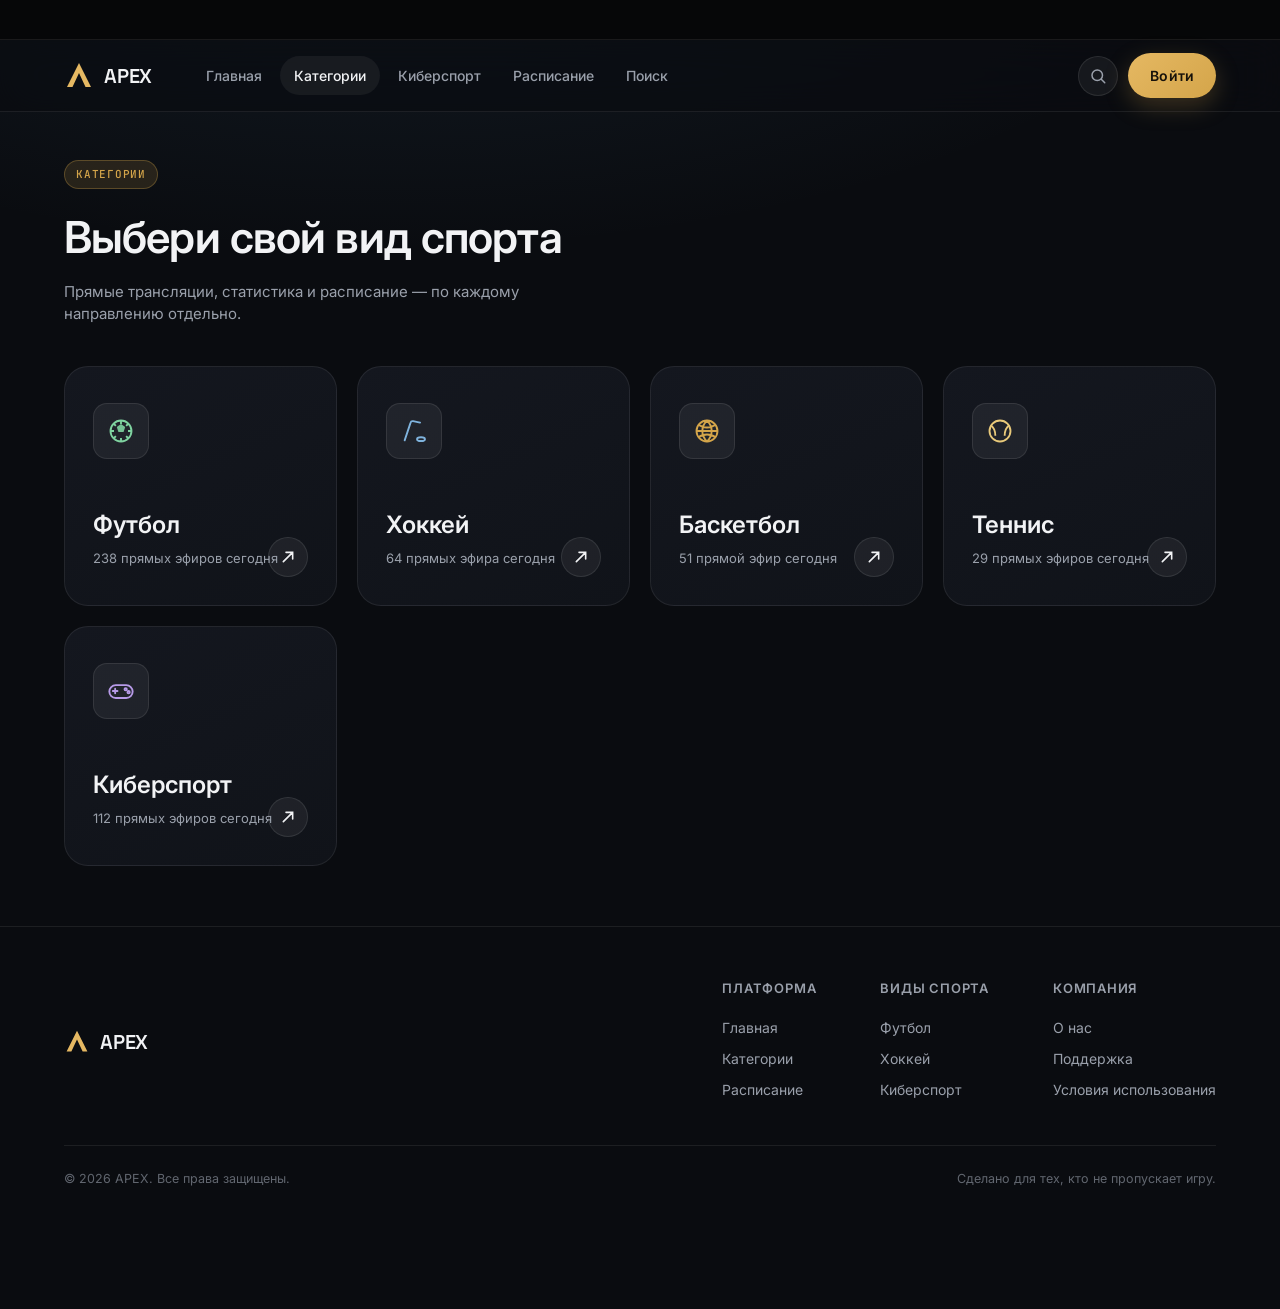
==== categories.html @ 65a09254 "Add files via upload" ====
<!DOCTYPE html>
<html lang="ru">
<head>
<meta charset="UTF-8" />
<meta name="viewport" content="width=device-width, initial-scale=1.0" />
<title>Категории — APEX</title>
<link rel="preconnect" href="https://fonts.googleapis.com" />
<link rel="preconnect" href="https://fonts.gstatic.com" crossorigin />
<link href="https://fonts.googleapis.com/css2?family=Space+Grotesk:wght@500;600;700&family=Inter:wght@400;500;600&family=JetBrains+Mono:wght@400;500;600&display=swap" rel="stylesheet" />
<link rel="stylesheet" href="style.css" />
</head>
<body>

<div class="ticker">
  <div class="ticker-track">
    <span class="ticker-item"><span class="t-live">● LIVE</span> Реал Мадрид <strong>2–1</strong> Манчестер Сити <span class="t-dot">·</span> 67’</span>
    <span class="ticker-item">NHL <strong>Бостон 3–2 Торонто</strong> <span class="t-dot">·</span> 3-й период</span>
    <span class="ticker-item">NBA сегодня <strong>21:30</strong> Лейкерс — Селтикс</span>
    <span class="ticker-item"><span class="t-live">● LIVE</span> CS2 · BLAST Premier <strong>NAVI 1–0 Vitality</strong></span>
    <span class="ticker-item"><span class="t-live">● LIVE</span> Реал Мадрид <strong>2–1</strong> Манчестер Сити <span class="t-dot">·</span> 67’</span>
    <span class="ticker-item">NHL <strong>Бостон 3–2 Торонто</strong> <span class="t-dot">·</span> 3-й период</span>
  </div>
</div>

<header class="nav">
  <div class="container nav-inner">
    <a href="index.html" class="logo">
      <svg width="30" height="30" viewBox="0 0 30 30" fill="none"><path d="M15 2L27 26H21.5L15 12L8.5 26H3L15 2Z" fill="url(#g1)"/><defs><linearGradient id="g1" x1="3" y1="2" x2="27" y2="26"><stop stop-color="#E5B862"/><stop offset="1" stop-color="#4F86B3"/></linearGradient></defs></svg>
      APEX
    </a>
    <nav class="nav-links">
      <a href="index.html">Главная</a>
      <a href="categories.html" class="active">Категории</a>
      <a href="esports.html">Киберспорт</a>
      <a href="schedule.html">Расписание</a>
      <a href="search.html">Поиск</a>
    </nav>
    <div class="nav-actions">
      <a href="search.html" class="icon-btn" aria-label="Поиск">
        <svg width="18" height="18" viewBox="0 0 24 24" fill="none" stroke="currentColor" stroke-width="2" stroke-linecap="round"><circle cx="11" cy="11" r="7"/><path d="M21 21l-4.3-4.3"/></svg>
      </a>
      <a href="#" class="btn btn-primary hide-mobile">Войти</a>
      <button class="nav-toggle" aria-label="Меню">
        <svg width="18" height="18" viewBox="0 0 24 24" fill="none" stroke="currentColor" stroke-width="2" stroke-linecap="round"><path d="M4 6h16M4 12h16M4 18h16"/></svg>
      </button>
    </div>
  </div>
</header>

<main class="container" style="padding-top: 48px;">

  <div class="reveal" style="margin-bottom:40px;">
    <span class="badge gold">Категории</span>
    <h1 style="font-family:var(--font-display);font-size:clamp(30px,4vw,44px);font-weight:600;letter-spacing:-0.02em;margin-top:16px;">Выбери свой вид спорта</h1>
    <p style="color:var(--text-2);font-size:15px;max-width:520px;margin-top:10px;">Прямые трансляции, статистика и расписание — по каждому направлению отдельно.</p>
  </div>

  <div class="category-grid reveal">

    <a href="index.html" class="category-card" style="--spot: rgba(79,180,120,0.18);">
      <div class="cat-icon">
        <svg width="28" height="28" viewBox="0 0 24 24" fill="none" stroke="#7fd3a0" stroke-width="1.6"><circle cx="12" cy="12" r="9"/><path d="M12 6l3.6 2.6-1.4 4.2h-4.4L8.4 8.6 12 6z" fill="#7fd3a0" stroke="none" opacity="0.9"/><path d="M12 3v3M12 21v-3M3 12h3M21 12h-3M5.6 5.6l2 2M18.4 5.6l-2 2M5.6 18.4l2-2M18.4 18.4l-2-2"/></svg>
      </div>
      <div>
        <h3>Футбол</h3>
        <div class="count">238 прямых эфиров сегодня</div>
      </div>
      <div class="go">
        <svg width="16" height="16" viewBox="0 0 24 24" fill="none" stroke="currentColor" stroke-width="2.4" stroke-linecap="round"><path d="M5 19L19 5M9 5h10v10"/></svg>
      </div>
    </a>

    <a href="index.html" class="category-card" style="--spot: rgba(79,134,179,0.2);">
      <div class="cat-icon">
        <svg width="28" height="28" viewBox="0 0 24 24" fill="none" stroke="#7fb3dd" stroke-width="1.6" stroke-linecap="round" stroke-linejoin="round"><path d="M4 20l5-15c.3-1 1.2-1.6 2.2-1.4l6 1.2"/><ellipse cx="18" cy="19" rx="3.4" ry="1.6"/></svg>
      </div>
      <div>
        <h3>Хоккей</h3>
        <div class="count">64 прямых эфира сегодня</div>
      </div>
      <div class="go">
        <svg width="16" height="16" viewBox="0 0 24 24" fill="none" stroke="currentColor" stroke-width="2.4" stroke-linecap="round"><path d="M5 19L19 5M9 5h10v10"/></svg>
      </div>
    </a>

    <a href="index.html" class="category-card" style="--spot: rgba(212,165,74,0.2);">
      <div class="cat-icon">
        <svg width="28" height="28" viewBox="0 0 24 24" fill="none" stroke="#d4a54a" stroke-width="1.6"><circle cx="12" cy="12" r="9"/><path d="M3 12h18M12 3c2.5 2.5 4 5.6 4 9s-1.5 6.5-4 9M12 3c-2.5 2.5-4 5.6-4 9s1.5 6.5 4 9M4.5 6.5c2 1.6 4.7 2.5 7.5 2.5s5.5-.9 7.5-2.5M4.5 17.5c2-1.6 4.7-2.5 7.5-2.5s5.5.9 7.5 2.5"/></svg>
      </div>
      <div>
        <h3>Баскетбол</h3>
        <div class="count">51 прямой эфир сегодня</div>
      </div>
      <div class="go">
        <svg width="16" height="16" viewBox="0 0 24 24" fill="none" stroke="currentColor" stroke-width="2.4" stroke-linecap="round"><path d="M5 19L19 5M9 5h10v10"/></svg>
      </div>
    </a>

    <a href="index.html" class="category-card" style="--spot: rgba(212,165,74,0.16);">
      <div class="cat-icon">
        <svg width="28" height="28" viewBox="0 0 24 24" fill="none" stroke="#e8c97a" stroke-width="1.6"><circle cx="12" cy="12" r="9"/><path d="M4 7c3 2 4 4.5 4 9M20 7c-3 2-4 4.5-4 9"/></svg>
      </div>
      <div>
        <h3>Теннис</h3>
        <div class="count">29 прямых эфиров сегодня</div>
      </div>
      <div class="go">
        <svg width="16" height="16" viewBox="0 0 24 24" fill="none" stroke="currentColor" stroke-width="2.4" stroke-linecap="round"><path d="M5 19L19 5M9 5h10v10"/></svg>
      </div>
    </a>

    <a href="esports.html" class="category-card" style="--spot: rgba(155,120,220,0.2); grid-column: span 1;">
      <div class="cat-icon">
        <svg width="28" height="28" viewBox="0 0 24 24" fill="none" stroke="#b79ae8" stroke-width="1.6" stroke-linecap="round" stroke-linejoin="round"><rect x="2" y="7" width="20" height="11" rx="5.5"/><path d="M7 10v4M5 12h4"/><circle cx="16" cy="10.5" r="1"/><circle cx="18.5" cy="13" r="1"/></svg>
      </div>
      <div>
        <h3>Киберспорт</h3>
        <div class="count">112 прямых эфиров сегодня</div>
      </div>
      <div class="go">
        <svg width="16" height="16" viewBox="0 0 24 24" fill="none" stroke="currentColor" stroke-width="2.4" stroke-linecap="round"><path d="M5 19L19 5M9 5h10v10"/></svg>
      </div>
    </a>

  </div>
</main>

<footer class="footer">
  <div class="container">
    <div class="footer-top">
      <a href="index.html" class="logo">
        <svg width="26" height="26" viewBox="0 0 30 30" fill="none"><path d="M15 2L27 26H21.5L15 12L8.5 26H3L15 2Z" fill="url(#g2)"/><defs><linearGradient id="g2" x1="3" y1="2" x2="27" y2="26"><stop stop-color="#E5B862"/><stop offset="1" stop-color="#4F86B3"/></linearGradient></defs></svg>
        APEX
      </a>
      <div class="footer-cols">
        <div class="footer-col">
          <h4>Платформа</h4>
          <a href="index.html">Главная</a>
          <a href="categories.html">Категории</a>
          <a href="schedule.html">Расписание</a>
        </div>
        <div class="footer-col">
          <h4>Виды спорта</h4>
          <a href="categories.html">Футбол</a>
          <a href="categories.html">Хоккей</a>
          <a href="esports.html">Киберспорт</a>
        </div>
        <div class="footer-col">
          <h4>Компания</h4>
          <a href="#">О нас</a>
          <a href="#">Поддержка</a>
          <a href="#">Условия использования</a>
        </div>
      </div>
    </div>
    <div class="footer-bottom">
      <span>© 2026 APEX. Все права защищены.</span>
      <span>Сделано для тех, кто не пропускает игру.</span>
    </div>
  </div>
</footer>

<nav class="mobile-nav">
  <a href="index.html">
    <svg width="20" height="20" viewBox="0 0 24 24" fill="none" stroke="currentColor" stroke-width="2" stroke-linecap="round" stroke-linejoin="round"><path d="M3 11l9-8 9 8"/><path d="M5 10v10h14V10"/></svg>
    Главная
  </a>
  <a href="categories.html" class="active">
    <svg width="20" height="20" viewBox="0 0 24 24" fill="none" stroke="currentColor" stroke-width="2" stroke-linecap="round" stroke-linejoin="round"><rect x="3" y="3" width="7" height="7" rx="1.5"/><rect x="14" y="3" width="7" height="7" rx="1.5"/><rect x="3" y="14" width="7" height="7" rx="1.5"/><rect x="14" y="14" width="7" height="7" rx="1.5"/></svg>
    Категории
  </a>
  <a href="watch.html">
    <svg width="20" height="20" viewBox="0 0 24 24" fill="none" stroke="currentColor" stroke-width="2" stroke-linecap="round" stroke-linejoin="round"><circle cx="12" cy="12" r="9"/><circle cx="12" cy="12" r="3"/></svg>
    LIVE
  </a>
  <a href="schedule.html">
    <svg width="20" height="20" viewBox="0 0 24 24" fill="none" stroke="currentColor" stroke-width="2" stroke-linecap="round" stroke-linejoin="round"><rect x="3" y="4" width="18" height="17" rx="2"/><path d="M3 9h18M8 2v4M16 2v4"/></svg>
    Расписание
  </a>
  <a href="search.html">
    <svg width="20" height="20" viewBox="0 0 24 24" fill="none" stroke="currentColor" stroke-width="2" stroke-linecap="round"><circle cx="11" cy="11" r="7"/><path d="M21 21l-4.3-4.3"/></svg>
    Поиск
  </a>
</nav>

<script src="script.js"></script>
</body>
</html>
---- style.css ----
/* =========================================================
   APEX — Live Sports Streaming Platform
   Design tokens
   ========================================================= */

:root {
  /* Color */
  --bg: #0a0c10;
  --bg-soft: #101319;
  --surface: #14171f;
  --glass: rgba(255, 255, 255, 0.055);
  --glass-border: rgba(255, 255, 255, 0.09);
  --glass-strong: rgba(20, 22, 28, 0.72);
  --hairline: rgba(255, 255, 255, 0.08);

  --text-1: #f2f3f5;
  --text-2: #9aa0ab;
  --text-3: #61666f;

  --gold: #d4a54a;
  --gold-soft: rgba(212, 165, 74, 0.14);
  --steel: #4f86b3;
  --steel-soft: rgba(79, 134, 179, 0.14);

  --live: #ff3b30;
  --live-soft: rgba(255, 59, 48, 0.16);

  --success: #3ecf8e;

  /* Type */
  --font-display: "Space Grotesk", "Inter", sans-serif;
  --font-body: "Inter", -apple-system, sans-serif;
  --font-mono: "JetBrains Mono", "SFMono-Regular", monospace;

  /* Layout */
  --nav-h: 72px;
  --ticker-h: 40px;
  --radius-sm: 10px;
  --radius-md: 16px;
  --radius-lg: 24px;
  --gutter: clamp(20px, 5vw, 64px);
  --ease: cubic-bezier(0.22, 1, 0.36, 1);
}

/* =========================================================
   Reset
   ========================================================= */

* { box-sizing: border-box; margin: 0; padding: 0; }

html {
  scroll-behavior: smooth;
  -webkit-font-smoothing: antialiased;
}

body {
  background: var(--bg);
  color: var(--text-1);
  font-family: var(--font-body);
  line-height: 1.5;
  overflow-x: hidden;
  min-height: 100vh;
}

body::before {
  content: "";
  position: fixed;
  inset: 0;
  z-index: -2;
  background:
    radial-gradient(ellipse 60% 40% at 15% -10%, rgba(79, 134, 179, 0.16), transparent 60%),
    radial-gradient(ellipse 50% 35% at 90% 8%, rgba(212, 165, 74, 0.10), transparent 60%),
    radial-gradient(ellipse 55% 45% at 50% 105%, rgba(79, 134, 179, 0.08), transparent 60%),
    var(--bg);
  background-size: 200% 200%;
  animation: drift 26s ease-in-out infinite alternate;
}

@keyframes drift {
  0%   { background-position: 0% 0%, 100% 0%, 50% 100%; }
  100% { background-position: 10% 15%, 85% 15%, 45% 90%; }
}

a { color: inherit; text-decoration: none; }
ul { list-style: none; }
img { max-width: 100%; display: block; }
button { font-family: inherit; cursor: pointer; border: none; background: none; color: inherit; }
input { font-family: inherit; }

::selection { background: var(--gold-soft); color: var(--gold); }

::-webkit-scrollbar { width: 8px; height: 8px; }
::-webkit-scrollbar-track { background: transparent; }
::-webkit-scrollbar-thumb { background: rgba(255,255,255,0.12); border-radius: 8px; }

:focus-visible {
  outline: 2px solid var(--gold);
  outline-offset: 3px;
  border-radius: 4px;
}

.container {
  max-width: 1360px;
  margin: 0 auto;
  padding-left: var(--gutter);
  padding-right: var(--gutter);
}

@media (prefers-reduced-motion: reduce) {
  *, *::before, *::after {
    animation-duration: 0.001ms !important;
    animation-iteration-count: 1 !important;
    transition-duration: 0.001ms !important;
    scroll-behavior: auto !important;
  }
}

/* =========================================================
   Live pulse indicator
   ========================================================= */

.live-dot {
  position: relative;
  width: 7px;
  height: 7px;
  border-radius: 50%;
  background: var(--live);
  flex-shrink: 0;
}

.live-dot::after {
  content: "";
  position: absolute;
  inset: -6px;
  border-radius: 50%;
  background: var(--live);
  opacity: 0.55;
  animation: pulse-ring 1.8s var(--ease) infinite;
}

@keyframes pulse-ring {
  0%   { transform: scale(0.5); opacity: 0.55; }
  70%  { transform: scale(1.8); opacity: 0; }
  100% { transform: scale(1.8); opacity: 0; }
}

.live-badge {
  display: inline-flex;
  align-items: center;
  gap: 7px;
  padding: 5px 11px 5px 9px;
  border-radius: 100px;
  background: var(--live-soft);
  border: 1px solid rgba(255, 59, 48, 0.3);
  font-family: var(--font-mono);
  font-size: 11px;
  font-weight: 600;
  letter-spacing: 0.09em;
  color: #ff6a61;
  text-transform: uppercase;
  white-space: nowrap;
}

.badge {
  display: inline-flex;
  align-items: center;
  gap: 6px;
  padding: 5px 11px;
  border-radius: 100px;
  background: var(--glass);
  border: 1px solid var(--glass-border);
  font-family: var(--font-mono);
  font-size: 11px;
  font-weight: 500;
  letter-spacing: 0.07em;
  color: var(--text-2);
  text-transform: uppercase;
  white-space: nowrap;
}

.badge.gold { color: var(--gold); background: var(--gold-soft); border-color: rgba(212,165,74,0.3); }
.badge.steel { color: #7fb3dd; background: var(--steel-soft); border-color: rgba(79,134,179,0.3); }

/* =========================================================
   Top ticker — broadcast lower-third, reversed to the top
   ========================================================= */

.ticker {
  height: var(--ticker-h);
  background: #060708;
  border-bottom: 1px solid var(--hairline);
  overflow: hidden;
  position: relative;
  display: flex;
  align-items: center;
}

.ticker::before,
.ticker::after {
  content: "";
  position: absolute;
  top: 0; bottom: 0;
  width: 60px;
  z-index: 2;
  pointer-events: none;
}
.ticker::before { left: 0; background: linear-gradient(90deg, #060708, transparent); }
.ticker::after { right: 0; background: linear-gradient(-90deg, #060708, transparent); }

.ticker-track {
  display: flex;
  gap: 40px;
  white-space: nowrap;
  animation: ticker-scroll 42s linear infinite;
  padding-left: 100%;
}

.ticker:hover .ticker-track { animation-play-state: paused; }

@keyframes ticker-scroll {
  from { transform: translateX(0); }
  to   { transform: translateX(-100%); }
}

.ticker-item {
  display: inline-flex;
  align-items: center;
  gap: 9px;
  font-family: var(--font-mono);
  font-size: 12px;
  color: var(--text-2);
}

.ticker-item strong { color: var(--text-1); font-weight: 600; }
.ticker-item .t-live { color: #ff6a61; }
.ticker-item .t-dot { color: var(--text-3); }

/* =========================================================
   Navigation
   ========================================================= */

.nav {
  position: sticky;
  top: 0;
  z-index: 100;
  height: var(--nav-h);
  display: flex;
  align-items: center;
  background: rgba(10, 12, 16, 0.7);
  backdrop-filter: blur(20px) saturate(140%);
  -webkit-backdrop-filter: blur(20px) saturate(140%);
  border-bottom: 1px solid var(--hairline);
}

.nav-inner {
  width: 100%;
  display: flex;
  align-items: center;
  gap: 40px;
}

.logo {
  display: flex;
  align-items: center;
  gap: 10px;
  font-family: var(--font-display);
  font-weight: 600;
  font-size: 20px;
  letter-spacing: -0.01em;
  flex-shrink: 0;
}

.logo svg { flex-shrink: 0; }

.nav-links {
  display: flex;
  align-items: center;
  gap: 4px;
  flex: 1;
}

.nav-links a {
  padding: 9px 14px;
  border-radius: 100px;
  font-size: 14px;
  font-weight: 500;
  color: var(--text-2);
  transition: color 0.25s var(--ease), background 0.25s var(--ease);
}

.nav-links a:hover { color: var(--text-1); background: var(--glass); }
.nav-links a.active { color: var(--text-1); background: var(--glass); }

.nav-actions {
  display: flex;
  align-items: center;
  gap: 10px;
  flex-shrink: 0;
}

.icon-btn {
  width: 40px;
  height: 40px;
  display: grid;
  place-items: center;
  border-radius: 50%;
  background: var(--glass);
  border: 1px solid var(--glass-border);
  color: var(--text-2);
  transition: all 0.25s var(--ease);
}

.icon-btn:hover { color: var(--text-1); border-color: rgba(255,255,255,0.2); transform: translateY(-1px); }

.btn {
  display: inline-flex;
  align-items: center;
  justify-content: center;
  gap: 8px;
  padding: 12px 22px;
  border-radius: 100px;
  font-size: 14px;
  font-weight: 600;
  letter-spacing: 0.01em;
  transition: transform 0.3s var(--ease), box-shadow 0.3s var(--ease), background 0.3s var(--ease);
  white-space: nowrap;
}

.btn-primary {
  background: linear-gradient(135deg, #e5b862, var(--gold));
  color: #16110a;
  box-shadow: 0 8px 24px rgba(212, 165, 74, 0.25);
}

.btn-primary:hover {
  transform: translateY(-2px);
  box-shadow: 0 12px 32px rgba(212, 165, 74, 0.38);
}

.btn-ghost {
  background: var(--glass);
  border: 1px solid var(--glass-border);
  color: var(--text-1);
}

.btn-ghost:hover { border-color: rgba(255,255,255,0.25); background: rgba(255,255,255,0.08); }

.nav-toggle {
  display: none;
  width: 40px; height: 40px;
  border-radius: 50%;
  background: var(--glass);
  border: 1px solid var(--glass-border);
  align-items: center;
  justify-content: center;
}

/* =========================================================
   Hero — dynamic rotating spotlight
   ========================================================= */

.hero {
  position: relative;
  min-height: 620px;
  display: flex;
  align-items: flex-end;
  overflow: hidden;
  border-radius: 0 0 var(--radius-lg) var(--radius-lg);
  isolation: isolate;
}

.hero-slide {
  position: absolute;
  inset: 0;
  opacity: 0;
  transform: scale(1.04);
  transition: opacity 1.1s var(--ease), transform 8s linear;
  background-size: cover;
  background-position: center;
  z-index: 0;
}

.hero-slide.active {
  opacity: 1;
  transform: scale(1);
  z-index: 1;
}

.hero-slide::after {
  content: "";
  position: absolute;
  inset: 0;
  background:
    linear-gradient(180deg, rgba(10,12,16,0.15) 0%, rgba(10,12,16,0.55) 55%, var(--bg) 100%),
    linear-gradient(90deg, rgba(10,12,16,0.75) 0%, rgba(10,12,16,0.15) 55%);
}

.hero-content {
  position: relative;
  z-index: 2;
  width: 100%;
  padding: 0 var(--gutter) 64px;
  max-width: 1360px;
  margin: 0 auto;
}

.hero-eyebrow {
  display: flex;
  align-items: center;
  gap: 10px;
  margin-bottom: 20px;
}

.hero-sport-icon {
  width: 30px;
  height: 30px;
  display: grid;
  place-items: center;
  border-radius: 8px;
  background: var(--glass);
  border: 1px solid var(--glass-border);
}

.hero-tournament {
  font-family: var(--font-mono);
  font-size: 13px;
  letter-spacing: 0.1em;
  text-transform: uppercase;
  color: var(--gold);
}

.hero h1 {
  font-family: var(--font-display);
  font-size: clamp(38px, 5.4vw, 68px);
  font-weight: 600;
  letter-spacing: -0.03em;
  line-height: 1.03;
  max-width: 780px;
  margin-bottom: 18px;
}

.hero p {
  font-size: 17px;
  color: var(--text-2);
  max-width: 540px;
  margin-bottom: 32px;
}

.hero-actions {
  display: flex;
  align-items: center;
  gap: 14px;
  margin-bottom: 40px;
  flex-wrap: wrap;
}

.hero-dots {
  display: flex;
  gap: 8px;
}

.hero-dots button {
  width: 28px;
  height: 3px;
  border-radius: 3px;
  background: rgba(255,255,255,0.18);
  overflow: hidden;
  position: relative;
}

.hero-dots button span {
  position: absolute;
  inset: 0;
  background: var(--gold);
  transform: scaleX(0);
  transform-origin: left;
}

.hero-dots button.active span {
  animation: hero-progress 7s linear forwards;
}

@keyframes hero-progress {
  from { transform: scaleX(0); }
  to   { transform: scaleX(1); }
}

/* =========================================================
   Sections
   ========================================================= */

.section {
  padding: 72px 0;
}

.section-head {
  display: flex;
  align-items: flex-end;
  justify-content: space-between;
  gap: 20px;
  margin-bottom: 28px;
}

.section-head h2 {
  font-family: var(--font-display);
  font-size: clamp(24px, 3vw, 32px);
  font-weight: 600;
  letter-spacing: -0.02em;
}

.section-head .sub {
  color: var(--text-2);
  font-size: 14px;
  margin-top: 6px;
}

.see-all {
  display: flex;
  align-items: center;
  gap: 6px;
  font-size: 14px;
  font-weight: 500;
  color: var(--text-2);
  transition: color 0.25s var(--ease), gap 0.25s var(--ease);
  flex-shrink: 0;
}

.see-all:hover { color: var(--gold); gap: 10px; }

/* =========================================================
   Carousel — "Live Now"
   ========================================================= */

.carousel-wrap {
  position: relative;
}

.carousel {
  display: flex;
  gap: 20px;
  overflow-x: auto;
  scroll-snap-type: x proximity;
  padding: 4px 4px 16px;
  scrollbar-width: none;
}

.carousel::-webkit-scrollbar { display: none; }

.stream-card {
  scroll-snap-align: start;
  flex: 0 0 340px;
  border-radius: var(--radius-md);
  background: var(--surface);
  border: 1px solid var(--hairline);
  overflow: hidden;
  transition: transform 0.45s var(--ease), box-shadow 0.45s var(--ease), border-color 0.45s var(--ease);
  position: relative;
}

.stream-card:hover {
  transform: translateY(-6px) scale(1.015);
  box-shadow: 0 24px 48px rgba(0,0,0,0.45), 0 0 0 1px rgba(212,165,74,0.18);
  border-color: rgba(212, 165, 74, 0.28);
}

.stream-thumb {
  position: relative;
  height: 190px;
  background-size: cover;
  background-position: center;
  overflow: hidden;
}

.stream-thumb::after {
  content: "";
  position: absolute;
  inset: 0;
  background: linear-gradient(180deg, rgba(10,12,16,0) 40%, rgba(10,12,16,0.9) 100%);
}

.stream-thumb-top {
  position: absolute;
  top: 12px; left: 12px; right: 12px;
  display: flex;
  justify-content: space-between;
  align-items: flex-start;
  z-index: 2;
}

.viewer-count {
  display: flex;
  align-items: center;
  gap: 6px;
  font-family: var(--font-mono);
  font-size: 11.5px;
  color: var(--text-1);
  background: rgba(10,12,16,0.55);
  backdrop-filter: blur(8px);
  padding: 5px 10px;
  border-radius: 100px;
  border: 1px solid rgba(255,255,255,0.1);
}

.stream-thumb-bottom {
  position: absolute;
  bottom: 12px; left: 14px; right: 14px;
  z-index: 2;
  display: flex;
  align-items: center;
  gap: 8px;
}

.tournament-chip {
  width: 26px; height: 26px;
  border-radius: 7px;
  display: grid;
  place-items: center;
  background: rgba(255,255,255,0.08);
  border: 1px solid rgba(255,255,255,0.14);
  flex-shrink: 0;
}

.stream-teams {
  font-size: 13.5px;
  font-weight: 600;
  color: var(--text-1);
}

.stream-body {
  padding: 16px 18px 18px;
}

.stream-meta {
  display: flex;
  align-items: center;
  gap: 8px;
  margin-bottom: 8px;
}

.stream-league {
  font-size: 12px;
  color: var(--text-2);
  font-weight: 500;
}

.stream-time {
  font-family: var(--font-mono);
  font-size: 12px;
  color: var(--text-3);
}

/* =========================================================
   Tournament pills row
   ========================================================= */

.tournament-row {
  display: grid;
  grid-template-columns: repeat(auto-fill, minmax(210px, 1fr));
  gap: 16px;
}

.tournament-pill {
  display: flex;
  align-items: center;
  gap: 12px;
  padding: 16px 18px;
  border-radius: var(--radius-md);
  background: var(--glass);
  border: 1px solid var(--glass-border);
  transition: all 0.35s var(--ease);
}

.tournament-pill:hover {
  background: rgba(255,255,255,0.08);
  border-color: rgba(212,165,74,0.3);
  transform: translateY(-3px);
}

.tournament-pill .mark {
  width: 40px; height: 40px;
  border-radius: 10px;
  display: grid;
  place-items: center;
  background: rgba(255,255,255,0.06);
  flex-shrink: 0;
}

.tournament-pill .name {
  font-size: 14px;
  font-weight: 600;
}

.tournament-pill .meta {
  font-size: 12px;
  color: var(--text-3);
}

/* =========================================================
   Category cards
   ========================================================= */

.category-grid {
  display: grid;
  grid-template-columns: repeat(auto-fit, minmax(260px, 1fr));
  gap: 20px;
}

.category-card {
  position: relative;
  border-radius: var(--radius-lg);
  padding: 36px 28px;
  background: linear-gradient(155deg, var(--surface), var(--bg-soft));
  border: 1px solid var(--hairline);
  overflow: hidden;
  min-height: 240px;
  display: flex;
  flex-direction: column;
  justify-content: space-between;
  transition: transform 0.45s var(--ease), border-color 0.45s var(--ease), box-shadow 0.45s var(--ease);
}

.category-card::before {
  content: "";
  position: absolute;
  top: -40%; right: -30%;
  width: 70%; height: 140%;
  background: radial-gradient(circle, var(--spot, rgba(212,165,74,0.16)), transparent 70%);
  opacity: 0;
  transition: opacity 0.5s var(--ease);
}

.category-card:hover {
  transform: translateY(-8px);
  border-color: rgba(255,255,255,0.18);
  box-shadow: 0 30px 60px rgba(0,0,0,0.5);
}

.category-card:hover::before { opacity: 1; }

.category-card .cat-icon {
  width: 56px; height: 56px;
  border-radius: 14px;
  display: grid;
  place-items: center;
  background: rgba(255,255,255,0.06);
  border: 1px solid var(--glass-border);
  margin-bottom: 28px;
  transition: transform 0.45s var(--ease);
  position: relative;
  z-index: 1;
}

.category-card:hover .cat-icon { transform: translateY(-4px) rotate(-4deg); }

.category-card h3 {
  font-family: var(--font-display);
  font-size: 24px;
  font-weight: 600;
  margin-bottom: 6px;
  position: relative;
  z-index: 1;
}

.category-card .count {
  font-size: 13px;
  color: var(--text-2);
  position: relative;
  z-index: 1;
}

.category-card .go {
  position: absolute;
  bottom: 28px;
  right: 28px;
  width: 40px; height: 40px;
  border-radius: 50%;
  background: rgba(255,255,255,0.06);
  border: 1px solid var(--glass-border);
  display: grid;
  place-items: center;
  transition: all 0.4s var(--ease);
}

.category-card:hover .go {
  background: var(--gold);
  border-color: var(--gold);
  color: #16110a;
  transform: rotate(45deg);
}

/* =========================================================
   Banner (esports hero, generic page banner)
   ========================================================= */

.page-banner {
  position: relative;
  border-radius: var(--radius-lg);
  min-height: 320px;
  display: flex;
  align-items: center;
  overflow: hidden;
  background:
    linear-gradient(120deg, rgba(79,134,179,0.22), rgba(212,165,74,0.12)),
    linear-gradient(155deg, var(--surface), var(--bg-soft));
  border: 1px solid var(--hairline);
  margin-bottom: 56px;
}

.page-banner::before {
  content: "";
  position: absolute;
  inset: 0;
  background-image:
    linear-gradient(rgba(255,255,255,0.035) 1px, transparent 1px),
    linear-gradient(90deg, rgba(255,255,255,0.035) 1px, transparent 1px);
  background-size: 48px 48px;
  mask-image: radial-gradient(ellipse 70% 100% at 30% 50%, black, transparent);
}

.page-banner-content { position: relative; z-index: 1; padding: 0 48px; max-width: 640px; }

.page-banner h1 {
  font-family: var(--font-display);
  font-size: clamp(30px, 4vw, 46px);
  font-weight: 600;
  letter-spacing: -0.02em;
  margin: 16px 0 12px;
}

.page-banner p { color: var(--text-2); font-size: 15px; }

/* =========================================================
   Esports tournament list
   ========================================================= */

.esports-list {
  display: grid;
  gap: 14px;
}

.esports-row {
  display: grid;
  grid-template-columns: 52px 1fr auto auto;
  align-items: center;
  gap: 20px;
  padding: 18px 22px;
  border-radius: var(--radius-md);
  background: var(--glass);
  border: 1px solid var(--glass-border);
  transition: all 0.35s var(--ease);
}

.esports-row:hover {
  background: rgba(255,255,255,0.07);
  border-color: rgba(255,255,255,0.18);
  transform: translateX(4px);
}

.esports-mark {
  width: 52px; height: 52px;
  border-radius: 12px;
  display: grid;
  place-items: center;
  background: rgba(255,255,255,0.06);
}

.esports-info .name { font-weight: 600; font-size: 15px; margin-bottom: 4px; }
.esports-info .game { font-size: 12.5px; color: var(--text-2); }

.esports-matches {
  font-family: var(--font-mono);
  font-size: 12px;
  color: var(--text-3);
  text-align: right;
}

/* =========================================================
   Watch page
   ========================================================= */

.watch-layout {
  display: grid;
  grid-template-columns: 1fr 340px;
  gap: 28px;
  align-items: flex-start;
}

.player-shell {
  position: relative;
  border-radius: var(--radius-lg);
  overflow: hidden;
  background: #000;
  aspect-ratio: 16/9;
  border: 1px solid var(--hairline);
}

.player-shell iframe {
  position: absolute;
  inset: 0;
  width: 100%;
  height: 100%;
  border: 0;
}

.intro-overlay {
  position: absolute;
  inset: 0;
  z-index: 5;
  background: var(--bg);
  display: flex;
  flex-direction: column;
  align-items: center;
  justify-content: center;
  gap: 22px;
  transition: opacity 0.7s var(--ease), visibility 0.7s;
}

.intro-overlay.hide { opacity: 0; visibility: hidden; pointer-events: none; }

.intro-logo {
  display: flex;
  align-items: center;
  gap: 12px;
  font-family: var(--font-display);
  font-size: 26px;
  font-weight: 600;
  animation: intro-fade 1.6s var(--ease) infinite alternate;
}

@keyframes intro-fade {
  from { opacity: 0.55; }
  to   { opacity: 1; }
}

.intro-bar {
  width: 180px;
  height: 3px;
  border-radius: 3px;
  background: rgba(255,255,255,0.1);
  overflow: hidden;
}

.intro-bar span {
  display: block;
  height: 100%;
  width: 0%;
  background: linear-gradient(90deg, var(--gold), #7fb3dd);
  animation: intro-load 2.1s var(--ease) forwards;
}

@keyframes intro-load {
  to { width: 100%; }
}

.player-glass {
  position: absolute;
  top: 0; left: 0; right: 0;
  z-index: 3;
  display: flex;
  align-items: center;
  justify-content: space-between;
  gap: 16px;
  padding: 16px 20px;
  background: linear-gradient(180deg, rgba(6,7,8,0.85), transparent);
  opacity: 0;
  transform: translateY(-8px);
  transition: opacity 0.35s var(--ease), transform 0.35s var(--ease);
}

.player-shell:hover .player-glass,
.player-shell.show-controls .player-glass { opacity: 1; transform: translateY(0); }

.player-glass-left { display: flex; align-items: center; gap: 12px; }
.player-glass-left .title { font-size: 13.5px; font-weight: 600; }

.player-controls-bottom {
  position: absolute;
  bottom: 0; left: 0; right: 0;
  z-index: 3;
  display: flex;
  align-items: center;
  justify-content: flex-end;
  gap: 6px;
  padding: 16px 18px;
  background: linear-gradient(0deg, rgba(6,7,8,0.85), transparent);
  opacity: 0;
  transform: translateY(8px);
  transition: opacity 0.35s var(--ease), transform 0.35s var(--ease);
}

.player-shell:hover .player-controls-bottom,
.player-shell.show-controls .player-controls-bottom { opacity: 1; transform: translateY(0); }

.player-ctrl-btn {
  width: 38px; height: 38px;
  border-radius: 50%;
  display: grid;
  place-items: center;
  background: rgba(255,255,255,0.08);
  border: 1px solid rgba(255,255,255,0.14);
  backdrop-filter: blur(6px);
  color: var(--text-1);
  transition: all 0.25s var(--ease);
}

.player-ctrl-btn:hover { background: var(--gold); border-color: var(--gold); color: #16110a; transform: scale(1.08); }

.watch-info {
  padding-top: 24px;
  display: flex;
  flex-direction: column;
  gap: 16px;
}

.watch-title-row {
  display: flex;
  align-items: flex-start;
  justify-content: space-between;
  gap: 20px;
  flex-wrap: wrap;
}

.watch-title-row h1 {
  font-family: var(--font-display);
  font-size: clamp(22px, 2.6vw, 30px);
  font-weight: 600;
  letter-spacing: -0.02em;
}

.watch-badges { display: flex; align-items: center; gap: 10px; flex-wrap: wrap; }

.watch-desc { color: var(--text-2); font-size: 14.5px; max-width: 640px; }

.match-stat-bar {
  display: flex;
  align-items: center;
  justify-content: center;
  gap: 28px;
  padding: 22px;
  border-radius: var(--radius-md);
  background: var(--glass);
  border: 1px solid var(--glass-border);
  flex-wrap: wrap;
}

.match-team { display: flex; flex-direction: column; align-items: center; gap: 10px; min-width: 120px; }
.match-team .mark { width: 48px; height: 48px; border-radius: 12px; background: rgba(255,255,255,0.06); display: grid; place-items: center; }
.match-team .name { font-weight: 600; font-size: 14px; }

.match-score {
  font-family: var(--font-mono);
  font-size: 32px;
  font-weight: 700;
  color: var(--text-1);
  letter-spacing: 0.02em;
}

.match-mid { display: flex; flex-direction: column; align-items: center; gap: 6px; }
.match-mid .map { font-size: 12px; color: var(--gold); font-family: var(--font-mono); text-transform: uppercase; letter-spacing: 0.08em; }
.match-mid .clock { font-size: 12px; color: var(--text-3); font-family: var(--font-mono); }

.sidebar { display: flex; flex-direction: column; gap: 28px; }

.side-section h3 {
  font-family: var(--font-display);
  font-size: 16px;
  font-weight: 600;
  margin-bottom: 14px;
}

.side-list { display: flex; flex-direction: column; gap: 10px; }

.side-card {
  display: flex;
  align-items: center;
  gap: 12px;
  padding: 12px;
  border-radius: var(--radius-sm);
  background: var(--glass);
  border: 1px solid var(--glass-border);
  transition: all 0.3s var(--ease);
}

.side-card:hover { background: rgba(255,255,255,0.08); transform: translateX(3px); }

.side-card .mark { width: 36px; height: 36px; border-radius: 8px; background: rgba(255,255,255,0.06); display: grid; place-items: center; flex-shrink: 0; }
.side-card .info { flex: 1; min-width: 0; }
.side-card .info .t { font-size: 13px; font-weight: 600; white-space: nowrap; overflow: hidden; text-overflow: ellipsis; }
.side-card .info .m { font-size: 11.5px; color: var(--text-3); }

/* =========================================================
   Schedule page
   ========================================================= */

.tabs {
  display: inline-flex;
  padding: 4px;
  border-radius: 100px;
  background: var(--glass);
  border: 1px solid var(--glass-border);
  gap: 4px;
}

.tabs button {
  padding: 9px 18px;
  border-radius: 100px;
  font-size: 13.5px;
  font-weight: 600;
  color: var(--text-2);
  transition: all 0.3s var(--ease);
}

.tabs button.active { background: var(--text-1); color: var(--bg); }

.filters-row {
  display: flex;
  align-items: center;
  gap: 12px;
  flex-wrap: wrap;
  margin: 28px 0 32px;
}

.chip-filter {
  padding: 9px 16px;
  border-radius: 100px;
  background: var(--glass);
  border: 1px solid var(--glass-border);
  font-size: 13px;
  font-weight: 500;
  color: var(--text-2);
  transition: all 0.3s var(--ease);
}

.chip-filter.active, .chip-filter:hover { color: var(--text-1); border-color: rgba(212,165,74,0.4); background: var(--gold-soft); }

.match-grid { display: grid; grid-template-columns: repeat(auto-fill, minmax(300px, 1fr)); gap: 16px; }

.match-card {
  padding: 18px;
  border-radius: var(--radius-md);
  background: var(--glass);
  border: 1px solid var(--glass-border);
  transition: all 0.35s var(--ease);
  display: flex;
  flex-direction: column;
  gap: 14px;
}

.match-card:hover { transform: translateY(-4px); border-color: rgba(255,255,255,0.18); background: rgba(255,255,255,0.07); }

.match-card-top { display: flex; align-items: center; justify-content: space-between; }
.match-card-top .league { font-size: 11.5px; color: var(--text-3); font-weight: 600; text-transform: uppercase; letter-spacing: 0.06em; }

.match-card-teams { display: flex; align-items: center; justify-content: space-between; gap: 10px; }
.mc-team { display: flex; align-items: center; gap: 10px; font-size: 14px; font-weight: 600; }
.mc-team .mark { width: 30px; height: 30px; border-radius: 8px; background: rgba(255,255,255,0.06); display: grid; place-items: center; flex-shrink: 0; }
.mc-vs { font-family: var(--font-mono); font-size: 11px; color: var(--text-3); }

.match-card-bottom { display: flex; align-items: center; justify-content: space-between; font-family: var(--font-mono); font-size: 12px; color: var(--text-2); }

/* =========================================================
   Search page
   ========================================================= */

.search-hero { padding: 56px 0 32px; text-align: center; }
.search-hero h1 { font-family: var(--font-display); font-size: clamp(28px, 4vw, 42px); font-weight: 600; letter-spacing: -0.02em; margin-bottom: 24px; }

.search-box {
  max-width: 620px;
  margin: 0 auto;
  display: flex;
  align-items: center;
  gap: 12px;
  padding: 8px 8px 8px 22px;
  border-radius: 100px;
  background: var(--glass);
  border: 1px solid var(--glass-border);
  transition: border-color 0.3s var(--ease), box-shadow 0.3s var(--ease);
}

.search-box:focus-within { border-color: rgba(212,165,74,0.5); box-shadow: 0 0 0 4px rgba(212,165,74,0.1); }

.search-box input {
  flex: 1;
  background: none;
  border: none;
  color: var(--text-1);
  font-size: 15px;
  outline: none;
}

.search-box input::placeholder { color: var(--text-3); }

.search-tabs { display: flex; justify-content: center; gap: 8px; margin: 28px 0 40px; flex-wrap: wrap; }

.result-group { margin-bottom: 44px; }
.result-group h3 { font-family: var(--font-display); font-size: 18px; font-weight: 600; margin-bottom: 16px; }

.result-list { display: flex; flex-direction: column; gap: 8px; }

.result-item {
  display: flex;
  align-items: center;
  gap: 14px;
  padding: 14px 16px;
  border-radius: var(--radius-sm);
  transition: background 0.25s var(--ease);
}

.result-item:hover { background: var(--glass); }
.result-item .mark { width: 38px; height: 38px; border-radius: 9px; background: rgba(255,255,255,0.06); display: grid; place-items: center; flex-shrink: 0; }
.result-item .info .t { font-size: 14px; font-weight: 600; }
.result-item .info .m { font-size: 12px; color: var(--text-3); }
.result-item .kind { margin-left: auto; }

/* =========================================================
   Footer
   ========================================================= */

.footer {
  border-top: 1px solid var(--hairline);
  padding: 52px 0 120px;
  margin-top: 60px;
}

.footer-top {
  display: flex;
  justify-content: space-between;
  gap: 40px;
  flex-wrap: wrap;
  margin-bottom: 40px;
}

.footer-cols { display: flex; gap: 64px; flex-wrap: wrap; }
.footer-col h4 { font-size: 13px; font-weight: 600; color: var(--text-2); text-transform: uppercase; letter-spacing: 0.06em; margin-bottom: 14px; }
.footer-col a { display: block; font-size: 14px; color: var(--text-2); padding: 5px 0; transition: color 0.25s var(--ease); }
.footer-col a:hover { color: var(--text-1); }

.footer-bottom {
  display: flex;
  justify-content: space-between;
  align-items: center;
  padding-top: 24px;
  border-top: 1px solid var(--hairline);
  color: var(--text-3);
  font-size: 12.5px;
  flex-wrap: wrap;
  gap: 12px;
}

/* =========================================================
   Mobile bottom nav
   ========================================================= */

.mobile-nav {
  display: none;
  position: fixed;
  bottom: 0; left: 0; right: 0;
  z-index: 200;
  padding: 10px 14px calc(10px + env(safe-area-inset-bottom));
  background: rgba(10,12,16,0.82);
  backdrop-filter: blur(20px) saturate(140%);
  border-top: 1px solid var(--hairline);
  justify-content: space-between;
}

.mobile-nav a {
  flex: 1;
  display: flex;
  flex-direction: column;
  align-items: center;
  gap: 4px;
  padding: 6px 0;
  font-size: 10.5px;
  color: var(--text-3);
  transition: color 0.25s var(--ease);
}

.mobile-nav a.active, .mobile-nav a:hover { color: var(--gold); }

/* =========================================================
   Reveal-on-scroll
   ========================================================= */

.reveal {
  opacity: 0;
  transform: translateY(18px);
  transition: opacity 0.7s var(--ease), transform 0.7s var(--ease);
}

.reveal.in { opacity: 1; transform: translateY(0); }

/* =========================================================
   Responsive
   ========================================================= */

@media (max-width: 980px) {
  .watch-layout { grid-template-columns: 1fr; }
  .nav-links { display: none; }
  .nav-toggle { display: flex; }
}

@media (max-width: 640px) {
  .hero { min-height: 520px; border-radius: 0 0 var(--radius-md) var(--radius-md); }
  .section { padding: 48px 0; }
  .mobile-nav { display: flex; }
  body { padding-bottom: 0; }
  .footer { padding-bottom: 130px; }
  .btn-ghost.hide-mobile { display: none; }
  .match-stat-bar { gap: 16px; }
}
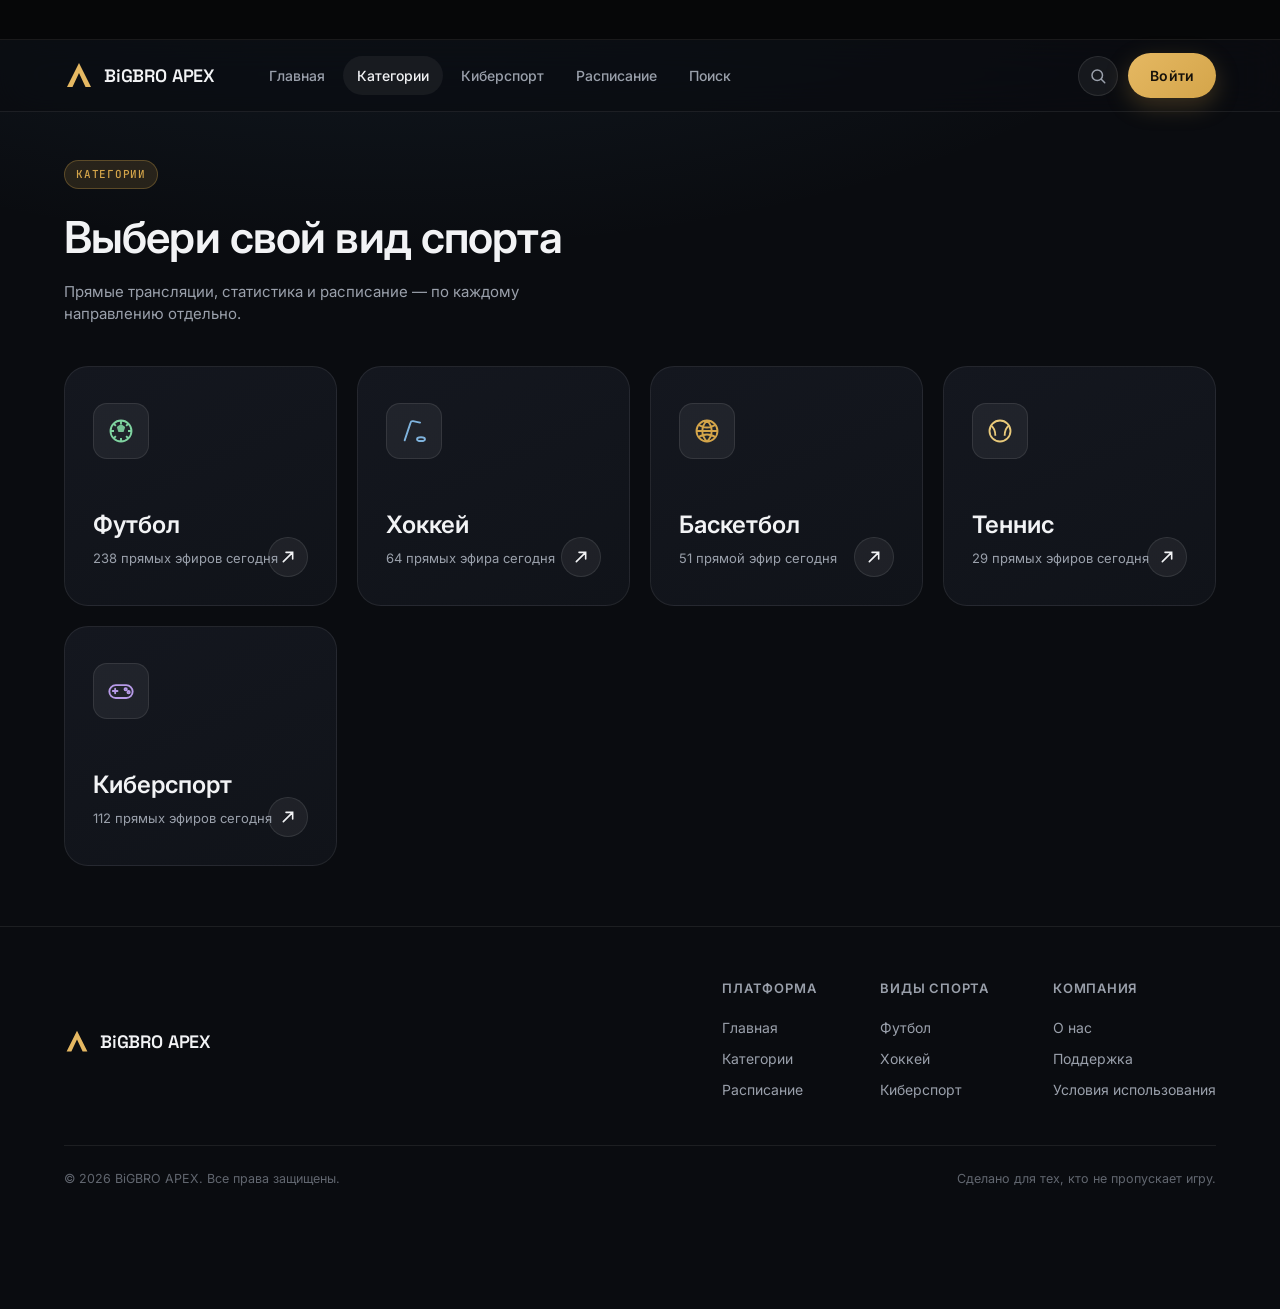
==== commit 0c0c11b4: "Add files via upload" ====
--- a/categories.html
+++ b/categories.html
@@ -3,7 +3,7 @@
 <head>
 <meta charset="UTF-8" />
 <meta name="viewport" content="width=device-width, initial-scale=1.0" />
-<title>Категории — APEX</title>
+<title>Категории — BiGBRO APEX</title>
 <link rel="preconnect" href="https://fonts.googleapis.com" />
 <link rel="preconnect" href="https://fonts.gstatic.com" crossorigin />
 <link href="https://fonts.googleapis.com/css2?family=Space+Grotesk:wght@500;600;700&family=Inter:wght@400;500;600&family=JetBrains+Mono:wght@400;500;600&display=swap" rel="stylesheet" />
@@ -26,7 +26,7 @@
   <div class="container nav-inner">
     <a href="index.html" class="logo">
       <svg width="30" height="30" viewBox="0 0 30 30" fill="none"><path d="M15 2L27 26H21.5L15 12L8.5 26H3L15 2Z" fill="url(#g1)"/><defs><linearGradient id="g1" x1="3" y1="2" x2="27" y2="26"><stop stop-color="#E5B862"/><stop offset="1" stop-color="#4F86B3"/></linearGradient></defs></svg>
-      APEX
+      BiGBRO APEX
     </a>
     <nav class="nav-links">
       <a href="index.html">Главная</a>
@@ -130,7 +130,7 @@
     <div class="footer-top">
       <a href="index.html" class="logo">
         <svg width="26" height="26" viewBox="0 0 30 30" fill="none"><path d="M15 2L27 26H21.5L15 12L8.5 26H3L15 2Z" fill="url(#g2)"/><defs><linearGradient id="g2" x1="3" y1="2" x2="27" y2="26"><stop stop-color="#E5B862"/><stop offset="1" stop-color="#4F86B3"/></linearGradient></defs></svg>
-        APEX
+        BiGBRO APEX
       </a>
       <div class="footer-cols">
         <div class="footer-col">
@@ -154,7 +154,7 @@
       </div>
     </div>
     <div class="footer-bottom">
-      <span>© 2026 APEX. Все права защищены.</span>
+      <span>© 2026 BiGBRO APEX. Все права защищены.</span>
       <span>Сделано для тех, кто не пропускает игру.</span>
     </div>
   </div>
--- a/style.css
+++ b/style.css
@@ -1,5 +1,5 @@
 /* =========================================================
-   APEX — Live Sports Streaming Platform
+   BiGBRO APEX — Live Sports Streaming Platform
    Design tokens
    ========================================================= */
 
@@ -265,7 +265,9 @@
   gap: 10px;
   font-family: var(--font-display);
   font-weight: 600;
-  font-size: 20px;
+  font-size: 18px;
+  letter-spacing: -0.01em;
+  white-space: nowrap;
   letter-spacing: -0.01em;
   flex-shrink: 0;
 }
